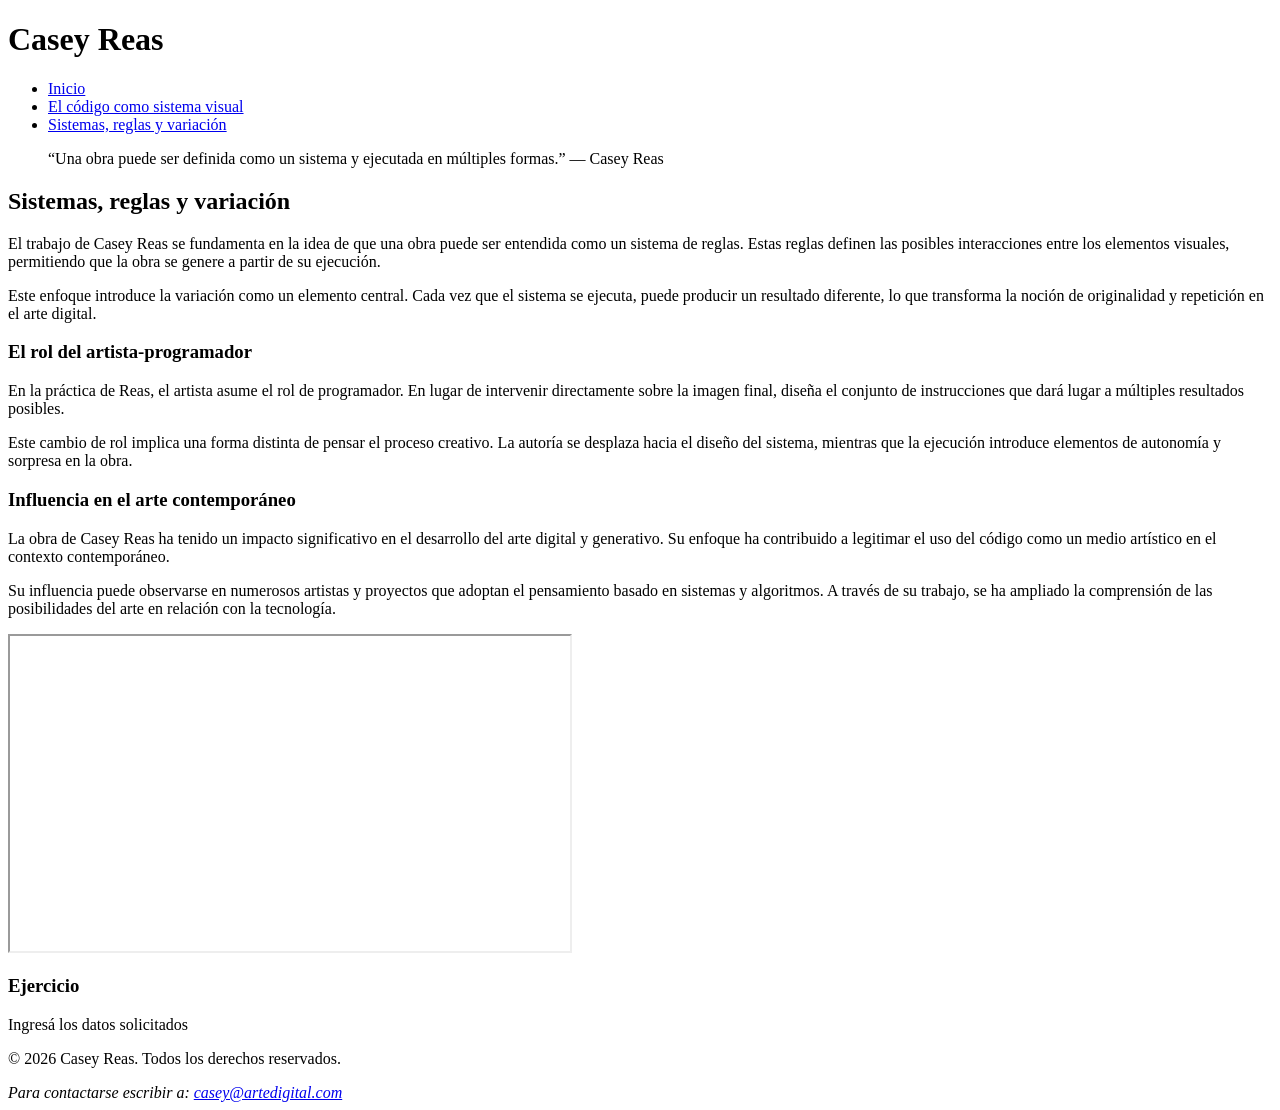
==== sistema.html @ aa819c11 "Estructura HTML" ====
<!DOCTYPE html>
<html lang="es">

<head>
    <meta charset="UTF-8">

    <!-- Hoja de estilos -->
    <link rel="stylesheet" href="css/estilos.css">

    <title>Casey Reas | Sistemas, reglas y variación</title>

</head>

<body>

    <!-- Encabezado del sitio -->
    <header>

        <h1>Casey Reas</h1>

        <!-- Menú de navegación -->
        <nav>
            <ul>
                <li><a href="index.html">Inicio</a></li>
                <li><a href="visual.html">El código como sistema visual</a></li>
                <li><a href="sistema.html">Sistemas, reglas y variación</a></li>
            </ul>
        </nav>

    </header>

    <!-- Contenido principal -->
    <main>

        <!-- Contenedor principal -->
        <div class="contenedor">

            <!-- Introducción -->
            <section>

                <blockquote>
                    “Una obra puede ser definida como un sistema y ejecutada en múltiples formas.”
                    — Casey Reas
                </blockquote>

                <h2>Sistemas, reglas y variación</h2>

                <p>
                    El trabajo de Casey Reas se fundamenta en la idea de que una obra puede ser entendida como un
                    sistema de reglas. Estas reglas definen las posibles interacciones entre los elementos visuales,
                    permitiendo que la obra se genere a partir de su ejecución.
                </p>

                <p>
                    Este enfoque introduce la variación como un elemento central. Cada vez que el sistema se ejecuta,
                    puede producir un resultado diferente, lo que transforma la noción de originalidad y repetición en
                    el arte digital.
                </p>

            </section>

            <!-- El rol del artista -->
            <section>

                <h3>El rol del artista-programador</h3>

                <p>
                    En la práctica de Reas, el artista asume el rol de programador. En lugar de intervenir directamente
                    sobre la imagen final, diseña el conjunto de instrucciones que dará lugar a múltiples resultados
                    posibles.
                </p>

                <p>
                    Este cambio de rol implica una forma distinta de pensar el proceso creativo. La autoría se desplaza
                    hacia el diseño del sistema, mientras que la ejecución introduce elementos de autonomía y sorpresa
                    en la obra.
                </p>

            </section>

            <!-- Influencia -->
            <section>

                <h3>Influencia en el arte contemporáneo</h3>

                <p>
                    La obra de Casey Reas ha tenido un impacto significativo en el desarrollo del arte digital y
                    generativo. Su enfoque ha contribuido a legitimar el uso del código como un medio artístico en el
                    contexto contemporáneo.
                </p>

                <p>
                    Su influencia puede observarse en numerosos artistas y proyectos que adoptan el pensamiento basado
                    en sistemas y algoritmos. A través de su trabajo, se ha ampliado la comprensión de las
                    posibilidades del arte en relación con la tecnología.
                </p>

            </section>

            <!-- Video sobre Casey Reas-->
            <section>


                <iframe
                    width="560"
                    height="315"
                    src="https://www.youtube.com/embed/_8DMEHxOLQE?si=dzJq0_Yg96I2Rupi"
                    title="Video sobre Casey Reas"
                    allowfullscreen>
                </iframe>

            </section>


            <!-- Resolución del ejercicio -->
            <section>

                <h3>Ejercicio</h3>

                <p>
                    Ingresá los datos solicitados
                </p>

        

            </section>

        </div>

    </main>

    <!-- Pie de página -->
    <footer>

        <p>© 2026 Casey Reas. Todos los derechos reservados.</p>

        <address>
            Para contactarse escribir a:
            <a href="mailto:casey@artedigital.com">
                casey@artedigital.com
            </a>
        </address>

    </footer>

   

</body>

</html>
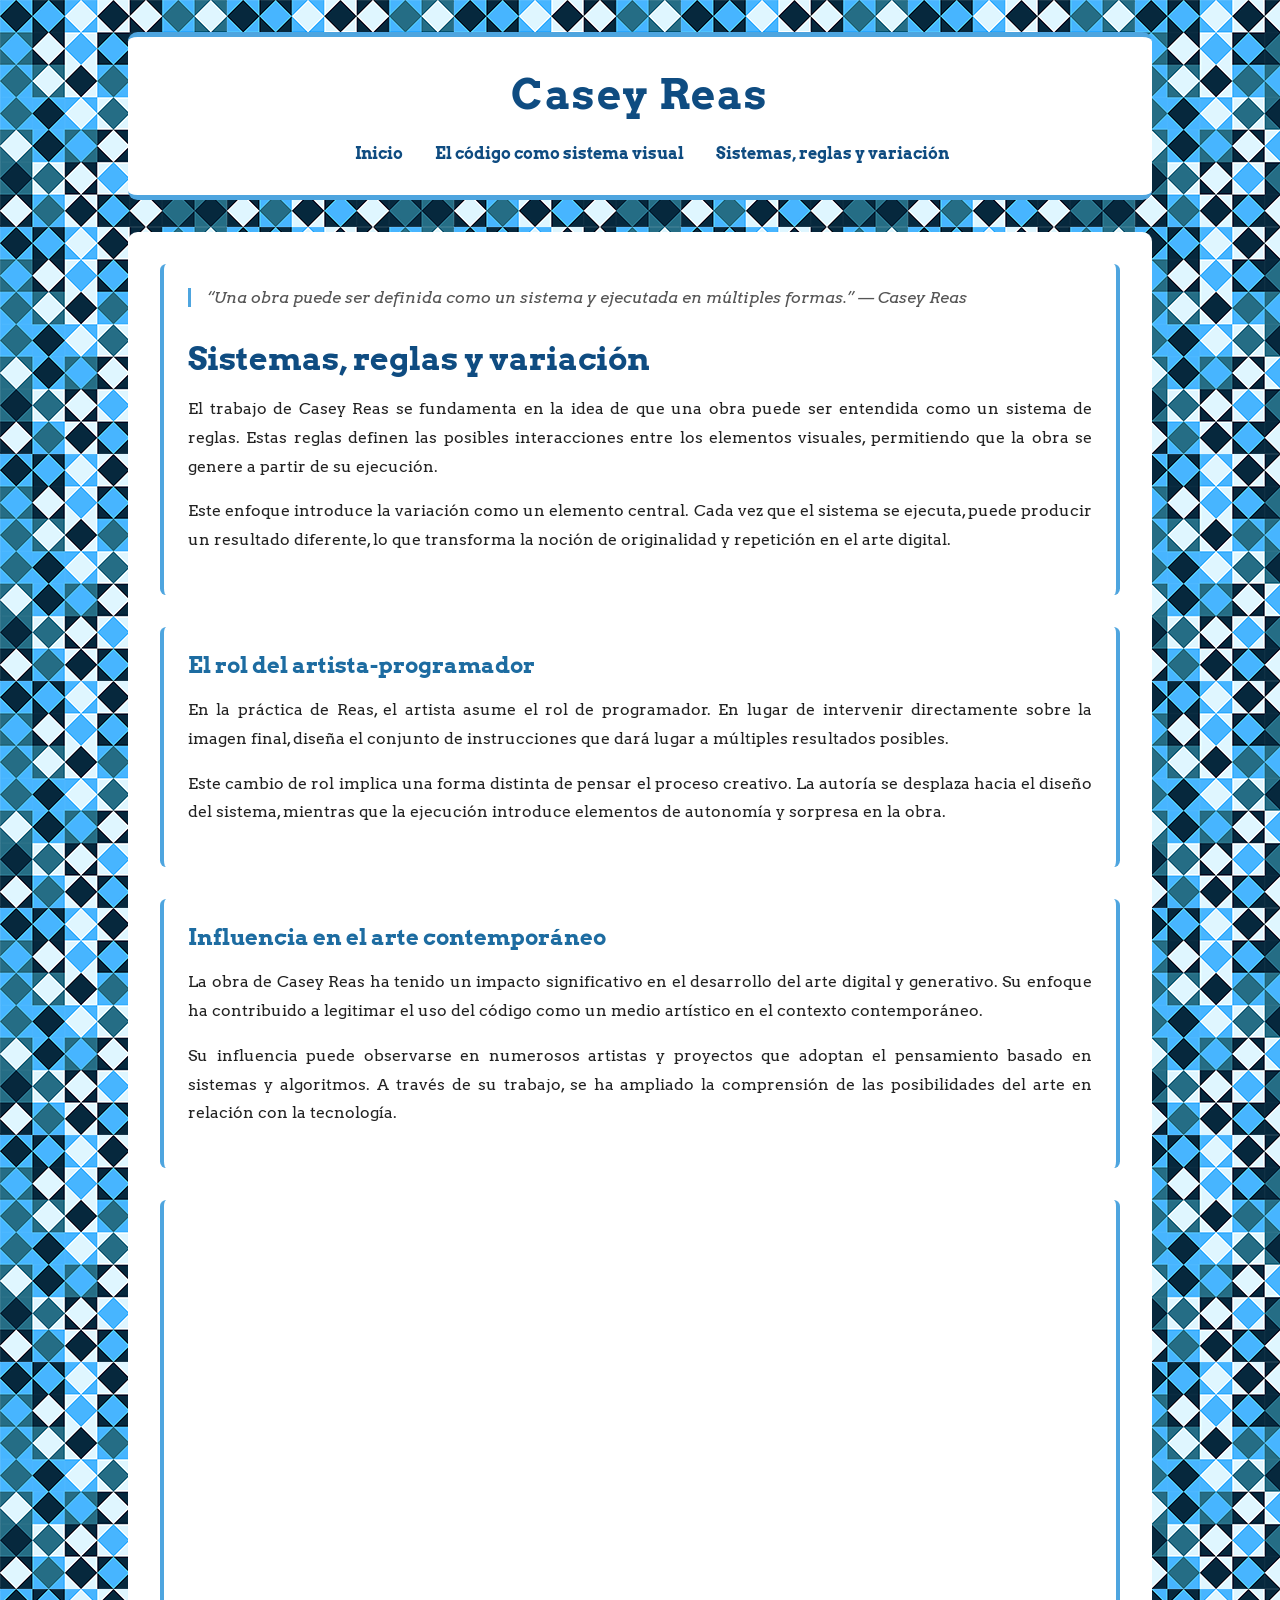
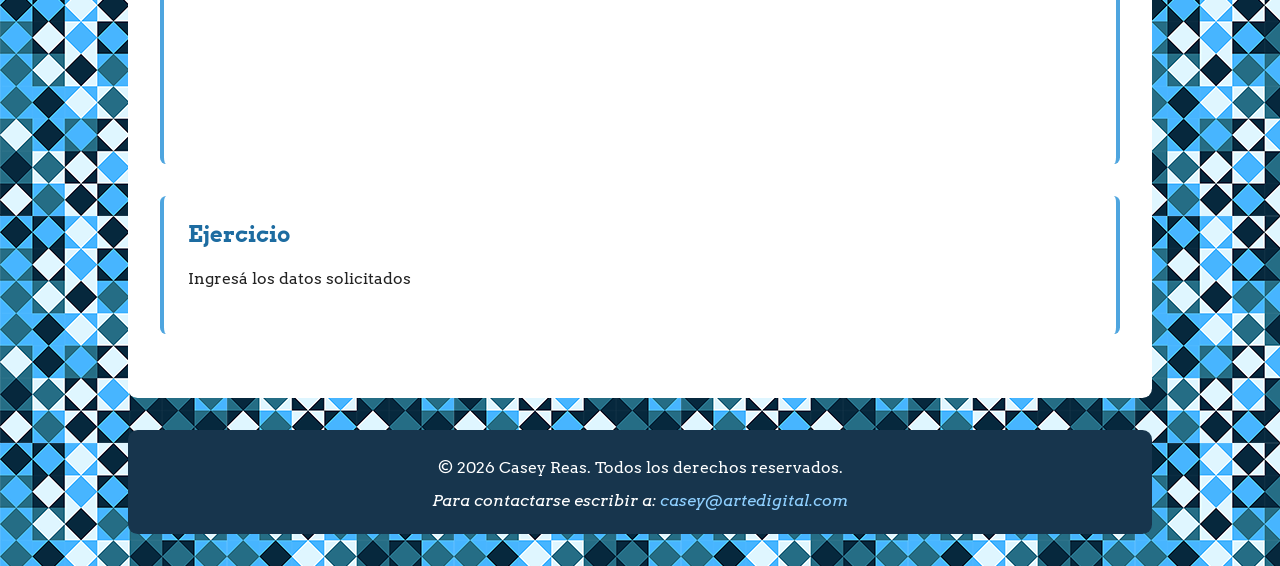
==== commit 8b78c50f: "Incorporación de estilos CSS" ====
--- a/sistema.html
+++ b/sistema.html
@@ -6,6 +6,11 @@
 
     <!-- Hoja de estilos -->
     <link rel="stylesheet" href="css/estilos.css">
+     
+     <!-- Google Fonts -->
+     <link rel="preconnect" href="https://fonts.googleapis.com">
+     <link rel="preconnect" href="https://fonts.gstatic.com" crossorigin>
+     <link href="https://fonts.googleapis.com/css2?family=Arvo:ital,wght@0,400;0,700;1,400;1,700&display=swap" rel="stylesheet">
 
     <title>Casey Reas | Sistemas, reglas y variación</title>
 
--- a/css/estilos.css
+++ b/css/estilos.css
@@ -0,0 +1,357 @@
+/* ===================== */
+/* Global */
+/* ===================== */
+
+*{
+    margin: 0;
+    padding: 0;
+    box-sizing: border-box;
+}
+
+/* ===================== */
+/* Documento */
+/* ===================== */
+
+body{
+
+    background-image: url("../img/fondo.png");
+    font-family: 'Arvo', sans-serif;
+    color: #222;
+
+}
+
+/* ===================== */
+/* Contenido principal */
+/* ===================== */
+
+main{
+
+    display: flex;
+    justify-content: center;
+
+}
+
+.contenedor{
+
+    width: 80%;
+    max-width: 65rem;
+    margin: 2rem;
+    padding: 2rem;
+    background: rgb(255,255,255);
+    border-radius: 0.6rem;
+
+}
+
+/* ===================== */
+/* Encabezado */
+/* ===================== */
+
+header{
+
+    width: 80%;
+    max-width: 65rem;
+    margin: 2rem auto 0 auto;
+    padding: 2rem;
+    background: rgb(255,255,255);
+    border-radius: 0.6rem;
+    border-top: 0.35rem solid #4ea5df;
+    border-bottom: 0.35rem solid #4ea5df;
+
+}
+
+header h1{
+
+    text-align: center;
+    font-size: 2.6rem;
+    color: #0f4c81;
+    margin-bottom: 1.5rem;
+    letter-spacing: 0.1rem;
+
+}
+
+/* ===================== */
+/* Navegación */
+/* ===================== */
+
+nav ul{
+
+    display: flex;
+    justify-content: center;
+    list-style: none;
+
+}
+
+nav li{
+
+    margin: 0 1rem;
+
+}
+
+nav a{
+
+    text-decoration: none;
+    color: #0f4c81;
+    font-weight: bold;
+    padding-bottom: .3rem;
+    transition: .3s;
+
+}
+
+nav a:hover{
+
+    color: #3ea5f3;
+    border-bottom: .15rem solid #3ea5f3;
+
+}
+
+/* ===================== */
+/* Secciones */
+/* ===================== */
+
+section{
+
+    background: white;
+
+    border-left: .25rem solid #4ea5df;
+    border-right: .25rem solid #4ea5df;
+    border-radius: 0.4rem;
+    padding: 1.5rem;
+    margin-bottom: 2rem;
+
+}
+
+/* ===================== */
+/* Títulos */
+/* ===================== */
+
+h2{
+
+    color: #0f4c81;
+    margin-bottom: 1rem;
+    font-size: 2rem;
+
+}
+
+h3{
+
+    color: #1d6ca1;
+    margin-bottom: 1rem;
+    font-size: 1.4rem;
+
+}
+
+/* ===================== */
+/* Cita */
+/* ===================== */
+
+blockquote{
+
+    border-left: .2rem solid #4ea5df;
+    padding-left: 1rem;
+    margin-bottom: 2rem;
+    font-style: italic;
+    color: #555;
+
+}
+
+/* ===================== */
+/* Texto */
+/* ===================== */
+
+p{
+
+    line-height: 1.8;
+    margin-bottom: 1rem;
+    text-align: justify;
+
+}
+
+/* ===================== */
+/* Layout de tres columnas */
+/* ===================== */
+
+.columnas{
+
+    display: flex;
+    justify-content: space-between;
+
+}
+
+.columnas article{
+
+    width: 31%;
+    padding: 1.2rem;
+    border: .06rem solid #d8d8d8;
+    border-radius: .4rem;
+
+}
+
+/* ===================== */
+/* Layout de dos columnas */
+/* ===================== */
+
+.columnas-2{
+
+    display: flex;
+    justify-content: space-between;
+
+}
+
+.columnas-2 article{
+
+    padding: 1.2rem;
+    border: .06rem solid #d8d8d8;
+    border-radius: .4rem;
+
+}
+
+.columnas-2 article:first-child{
+
+    width: 68%;
+
+}
+
+.columnas-2 article:last-child{
+
+    width: 28%;
+    display: flex;
+    flex-wrap: wrap;
+    justify-content: space-between;
+
+}
+
+/* ===================== */
+/* Imágenes */
+/* ===================== */
+
+img{
+
+    width: 32%;
+    margin-left: 0.5rem;
+    border-radius: 1rem;
+
+}
+
+/* fotoReas */
+
+#fotoReas{
+
+    width: 55%;
+    margin: 1rem auto;
+    cursor: pointer;
+    transition: 0.3s;
+    display: flex;
+    
+   
+}
+
+#fotoReas:hover{
+
+    transform: scale(1.05);  /* //// Aumenta ligeramente el tamaño de la foto al pasar el cursor */
+
+}
+
+
+
+/* ===================== */
+/* Listas */
+/* ===================== */
+
+ul{
+
+    margin-left: 1.5rem;
+
+}
+
+li{
+
+    margin-bottom: 0.5rem;
+
+}
+
+/* ===================== */
+/* Botón */
+/* ===================== */
+
+button{
+
+    padding: .8rem 1.5rem;
+    background: #0f4c81;
+    color: white;
+    border: none;
+    border-radius: .4rem;
+    cursor: pointer;
+    transition: .3s;
+    margin-bottom: 1.5rem;
+
+}
+
+button:hover{
+
+    background: #3182bd;
+
+}
+
+/* ===================== */
+/* Video */
+/* ===================== */
+
+iframe{
+
+    width: 100%;
+    height: 32rem;
+    border: none;
+    border-radius: .4rem;
+
+}
+
+/* ===================== */
+/* Dato curioso */
+/* ===================== */
+
+#datoCurioso{
+
+    margin-top: 1rem;
+    text-align: center;
+    font-style: italic;
+    font-size: 1.2rem;
+    color: #0f4c81;
+
+}
+
+/* ===================== */
+/* Pie de página */
+/* ===================== */
+
+footer{
+
+    width: 80%;
+    max-width: 65rem;
+    margin: 0 auto 2rem auto;
+    padding: 1.5rem;
+    background: #17354d;
+    color: white;
+    text-align: center;
+    border-radius: .6rem;
+
+}
+
+footer p{
+
+    margin-bottom: .5rem;
+    text-align: center;
+
+}
+
+footer a{
+
+    color: #8fd0ff;
+    text-decoration: none;
+
+}
+
+footer a:hover{
+
+    text-decoration: underline;
+
+}
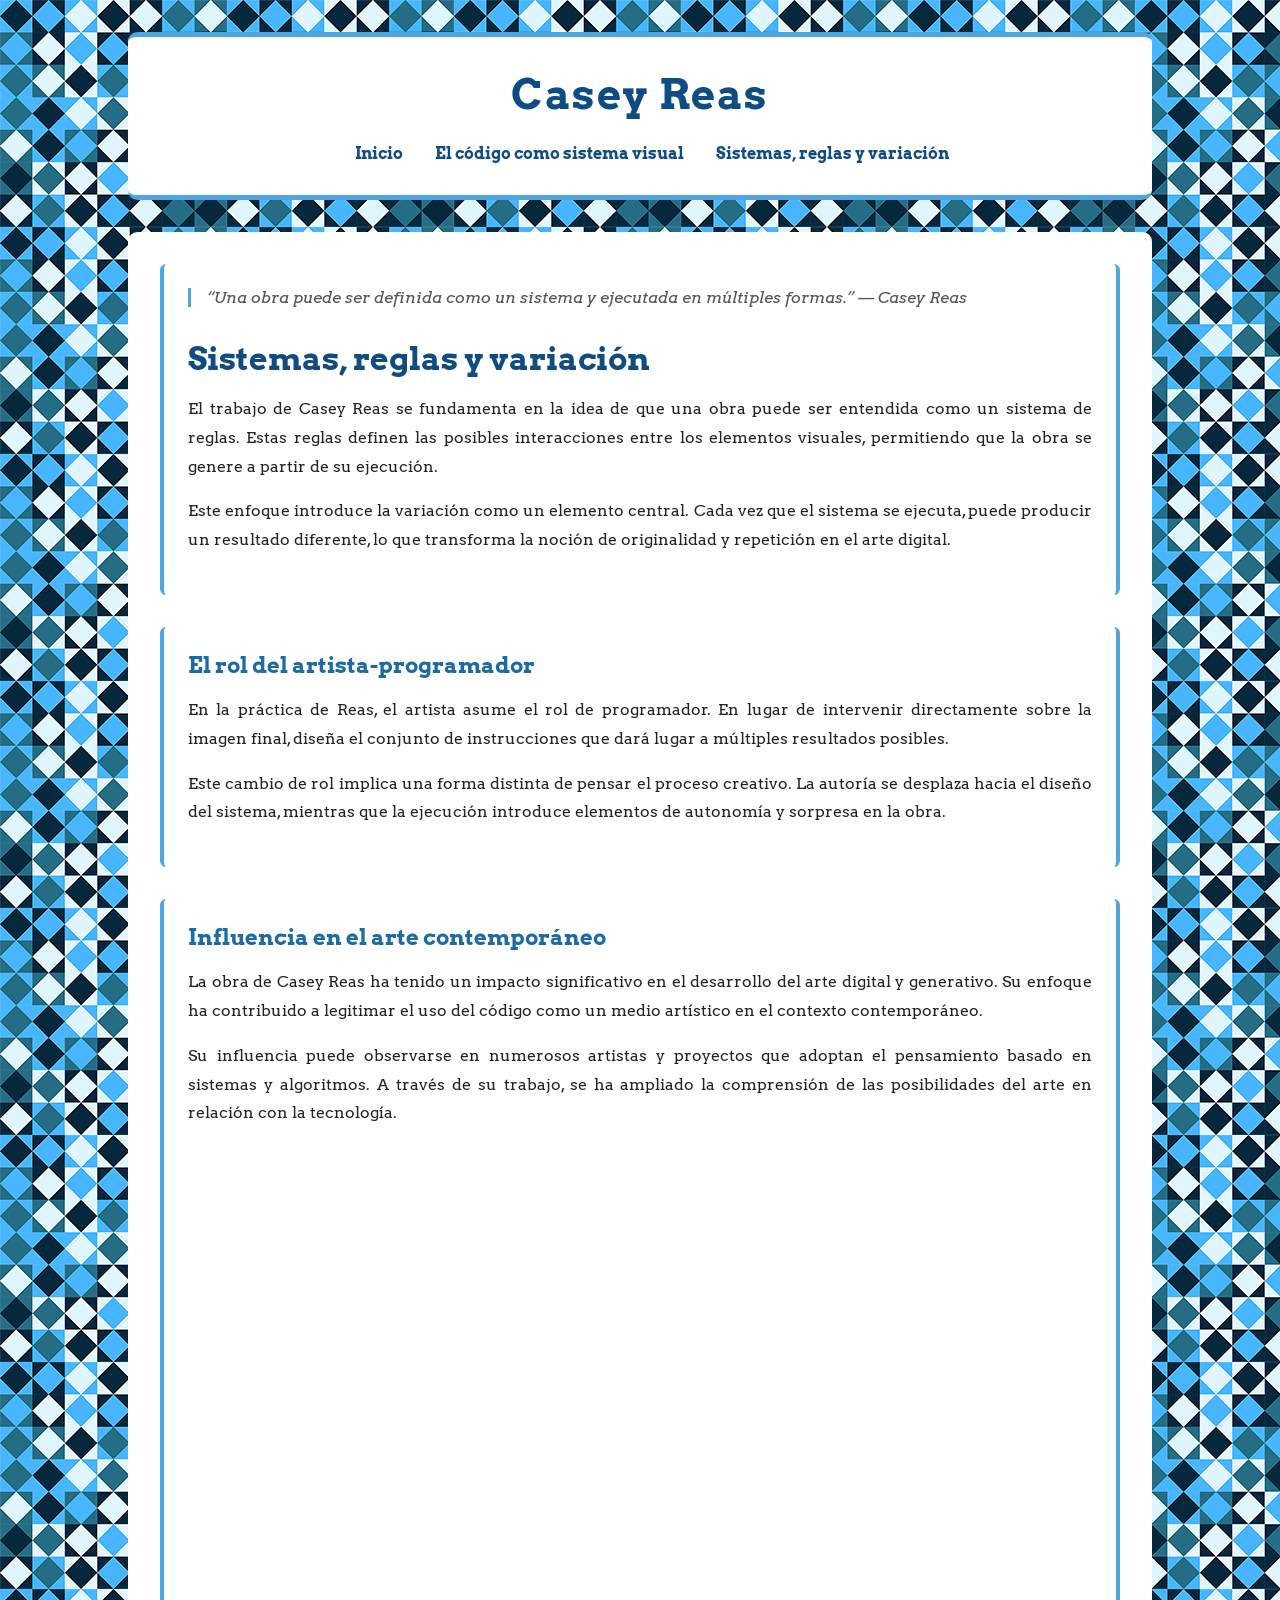
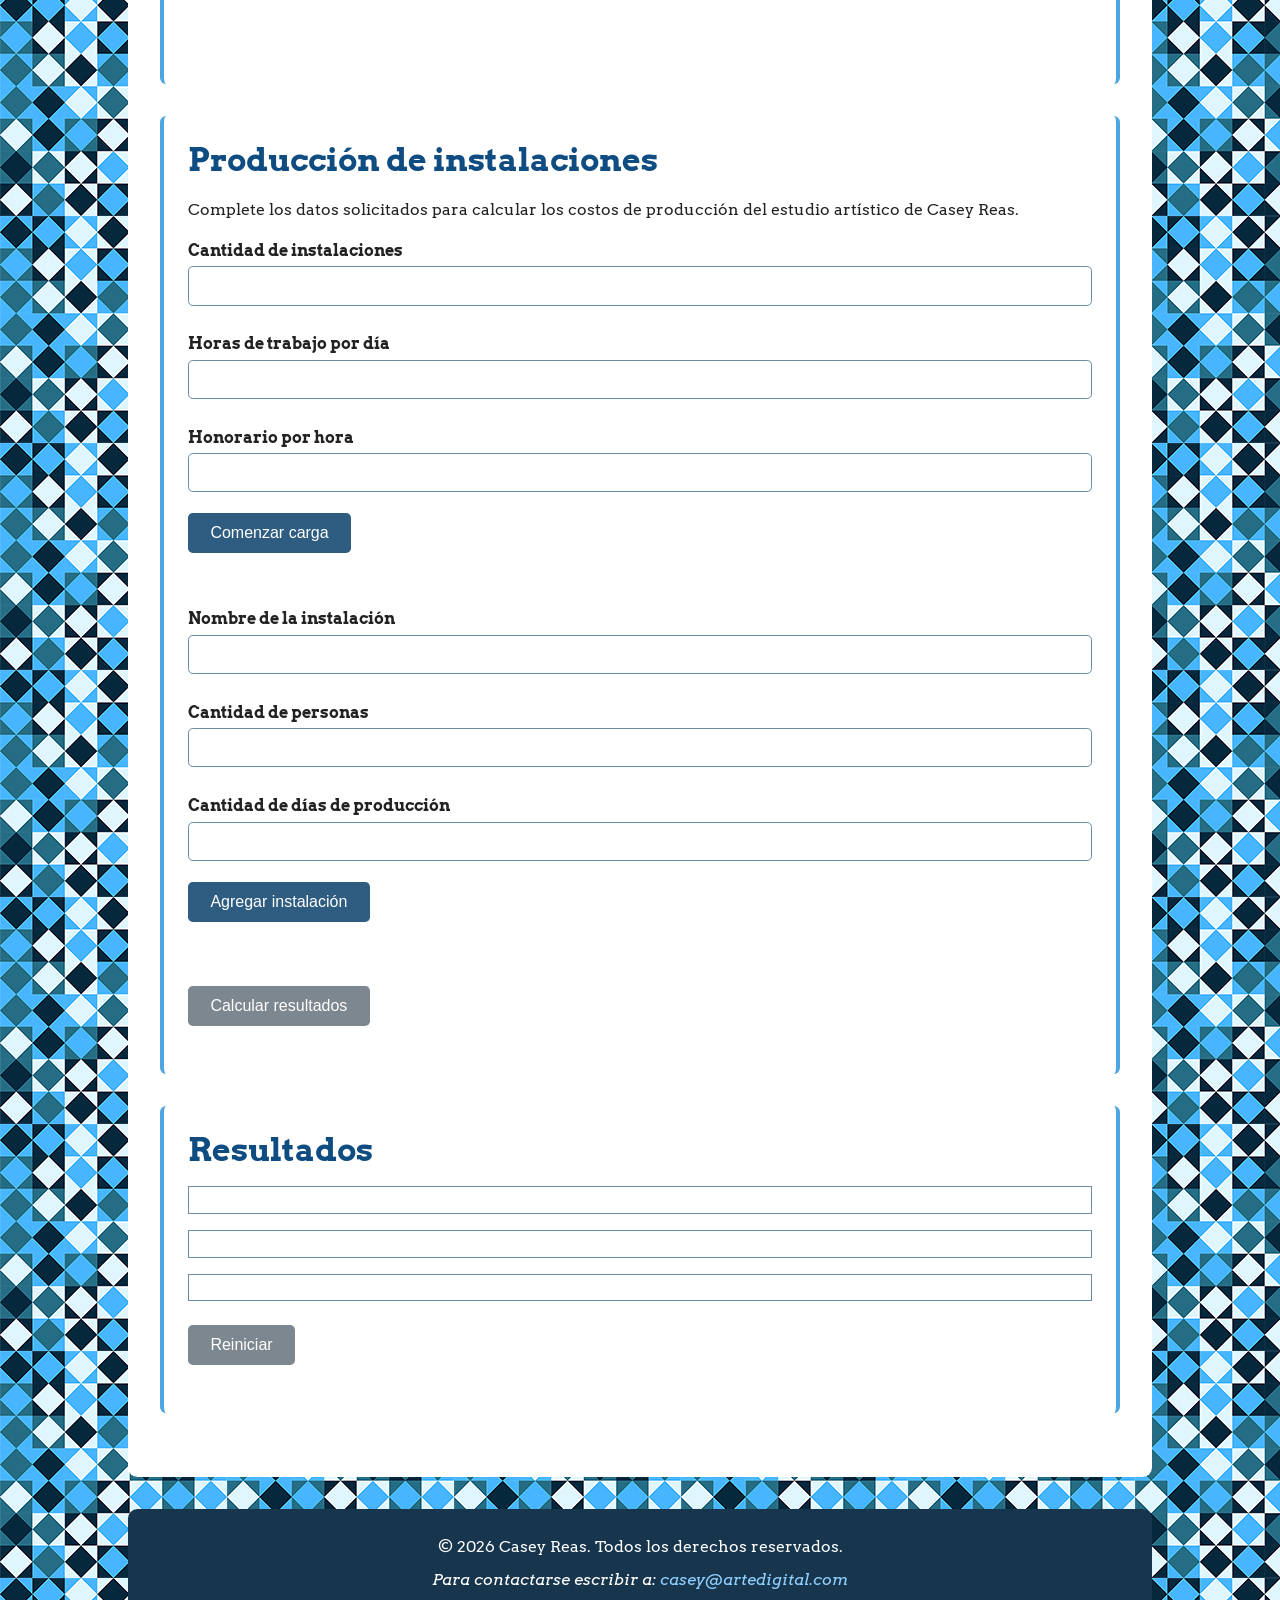
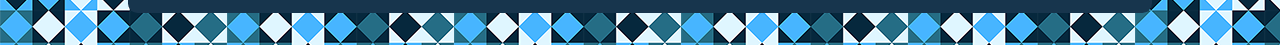
==== commit 1320527a: "Galeria JS" ====
--- a/sistema.html
+++ b/sistema.html
@@ -100,12 +100,9 @@
                     posibilidades del arte en relación con la tecnología.
                 </p>
 
-            </section>
 
             <!-- Video sobre Casey Reas-->
-            <section>
-
-
+            
                 <iframe
                     width="560"
                     height="315"
@@ -118,19 +115,140 @@
 
 
             <!-- Resolución del ejercicio -->
-            <section>
-
-                <h3>Ejercicio</h3>
-
-                <p>
-                    Ingresá los datos solicitados
-                </p>
-
-        
-
-            </section>
-
-        </div>
+            <!-- ====================================================== -->
+            <!-- Ejercicio -->
+            <!-- ====================================================== -->
+        <section>
+
+                <h2>Producción de instalaciones</h2>
+
+                    <p>
+                        Complete los datos solicitados para calcular los costos de producción
+                        del estudio artístico de Casey Reas.
+                    </p>
+
+                            <!-- ========================== -->
+            <!-- Formulario de datos generales -->
+            <!-- ========================== -->
+            <form id="formGeneral">
+
+                <label for="cantidadInstalaciones">
+                    Cantidad de instalaciones
+                </label>
+
+                <input
+                    type="number"
+                    id="cantidadInstalaciones"
+                    min="1">
+
+                <label for="horasDia">
+                    Horas de trabajo por día
+                </label>
+
+                <input
+                    type="number"
+                    id="horasDia"
+                    min="1">
+
+                <label for="valorHora">
+                    Honorario por hora
+                </label>
+
+                <input
+                    type="number"
+                    id="valorHora"
+                    min="1">
+
+                <button
+                    type="button"
+                    id="btnComenzar">
+
+                    Comenzar carga
+
+                </button>
+
+            </form>
+
+                    <!-- ========================== -->
+                    <!-- Formulario de instalaciones -->
+                    <!-- ========================== -->
+                    <form id="formInstalacion">
+
+                        <label for="nombreInstalacion">
+                            Nombre de la instalación
+                        </label>
+
+                        <input
+                            type="text"
+                            id="nombreInstalacion">
+
+                        <label for="cantidadPersonas">
+                            Cantidad de personas
+                        </label>
+
+                        <input
+                            type="number"
+                            id="cantidadPersonas"
+                            min="1">
+
+                        <label for="cantidadDias">
+                            Cantidad de días de producción
+                        </label>
+
+                        <input
+                            type="number"
+                            id="cantidadDias"
+                            min="1">
+
+                        <button
+                            type="button"
+                            id="btnAgregar">
+
+                            Agregar instalación
+
+                        </button>
+
+                    </form>
+
+                    <!-- ========================== -->
+                    <!-- Botón para calcular -->
+                    <!-- ========================== -->
+                    <button
+                        type="button"
+                        id="btnCalcular"
+                        disabled>
+
+                        Calcular resultados
+
+                    </button>
+
+        </section>
+
+                <!-- ====================================================== -->
+                <!-- Resultados -->
+                <!-- ====================================================== -->
+        <section>
+
+                    <h2>Resultados</h2>
+
+                    <p id="resultado1"></p>
+
+                    <p id="resultado2"></p>
+
+                    <p id="resultado3"></p>
+
+                    <button
+                        type="button"
+                        id="btnReiniciar"
+                        disabled>
+
+                        Reiniciar
+
+                    </button>
+
+        </section>
+
+    </div>
 
     </main>
 
--- a/css/estilos.css
+++ b/css/estilos.css
@@ -319,6 +319,80 @@
 
 }
 
+
+/* -------------------- */
+/* FORMULARIOS */
+/* -------------------- */
+
+form{
+
+    margin-bottom: 2rem;
+
+}
+
+label{
+
+    display: block;
+    font-weight: bold;
+    margin-bottom: 0.4rem;
+    margin-top: 1rem;
+
+}
+
+input{
+
+    width: 100%;
+    padding: 0.6rem;
+    margin-bottom: 0.8rem;
+    border: 0.1rem solid #6a8ca5;
+    border-radius: 0.3rem;
+    background-color: rgb(255,255,255);
+    font-size: 1rem;
+    box-sizing: border-box;
+
+}
+
+button{
+
+    padding: 0.7rem 1.4rem;
+    margin-top: 0.5rem;
+    border: none;
+    border-radius: 0.3rem;
+    background-color: #2f5d82;
+    color: white;
+    font-size: 1rem;
+    cursor: pointer;
+
+}
+
+button:hover{
+
+    background-color: #45779f;
+
+}
+
+button:disabled{
+
+    background-color: #7d8790;
+    cursor: default;
+
+}
+
+/* -------------------- */
+/* RESULTADOS */
+/* -------------------- */
+
+#resultado1,
+#resultado2,
+#resultado3{
+
+    margin-top: 1rem;
+    padding: 0.8rem;
+    border: 0.1rem solid #6a8ca5;
+    background-color: rgba(255,255,255,0.08);
+
+}
+
 /* ===================== */
 /* Pie de página */
 /* ===================== */
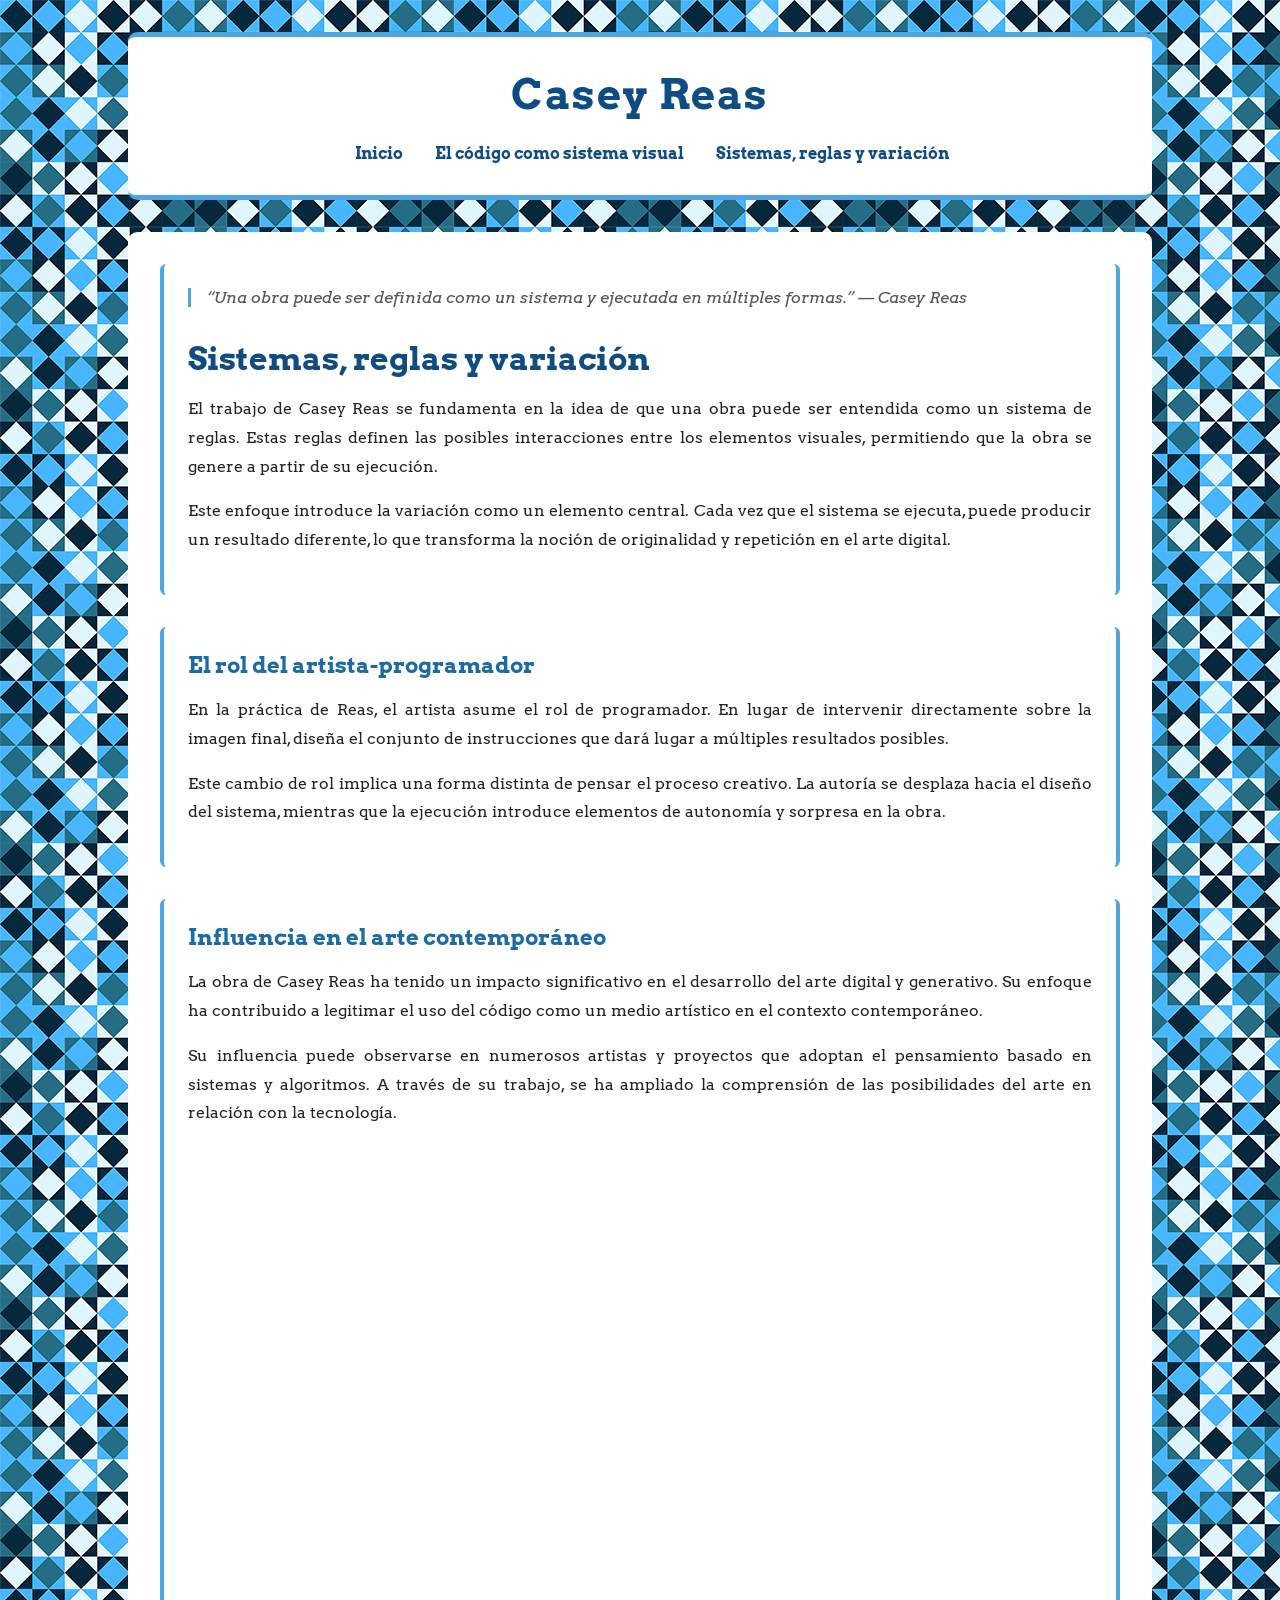
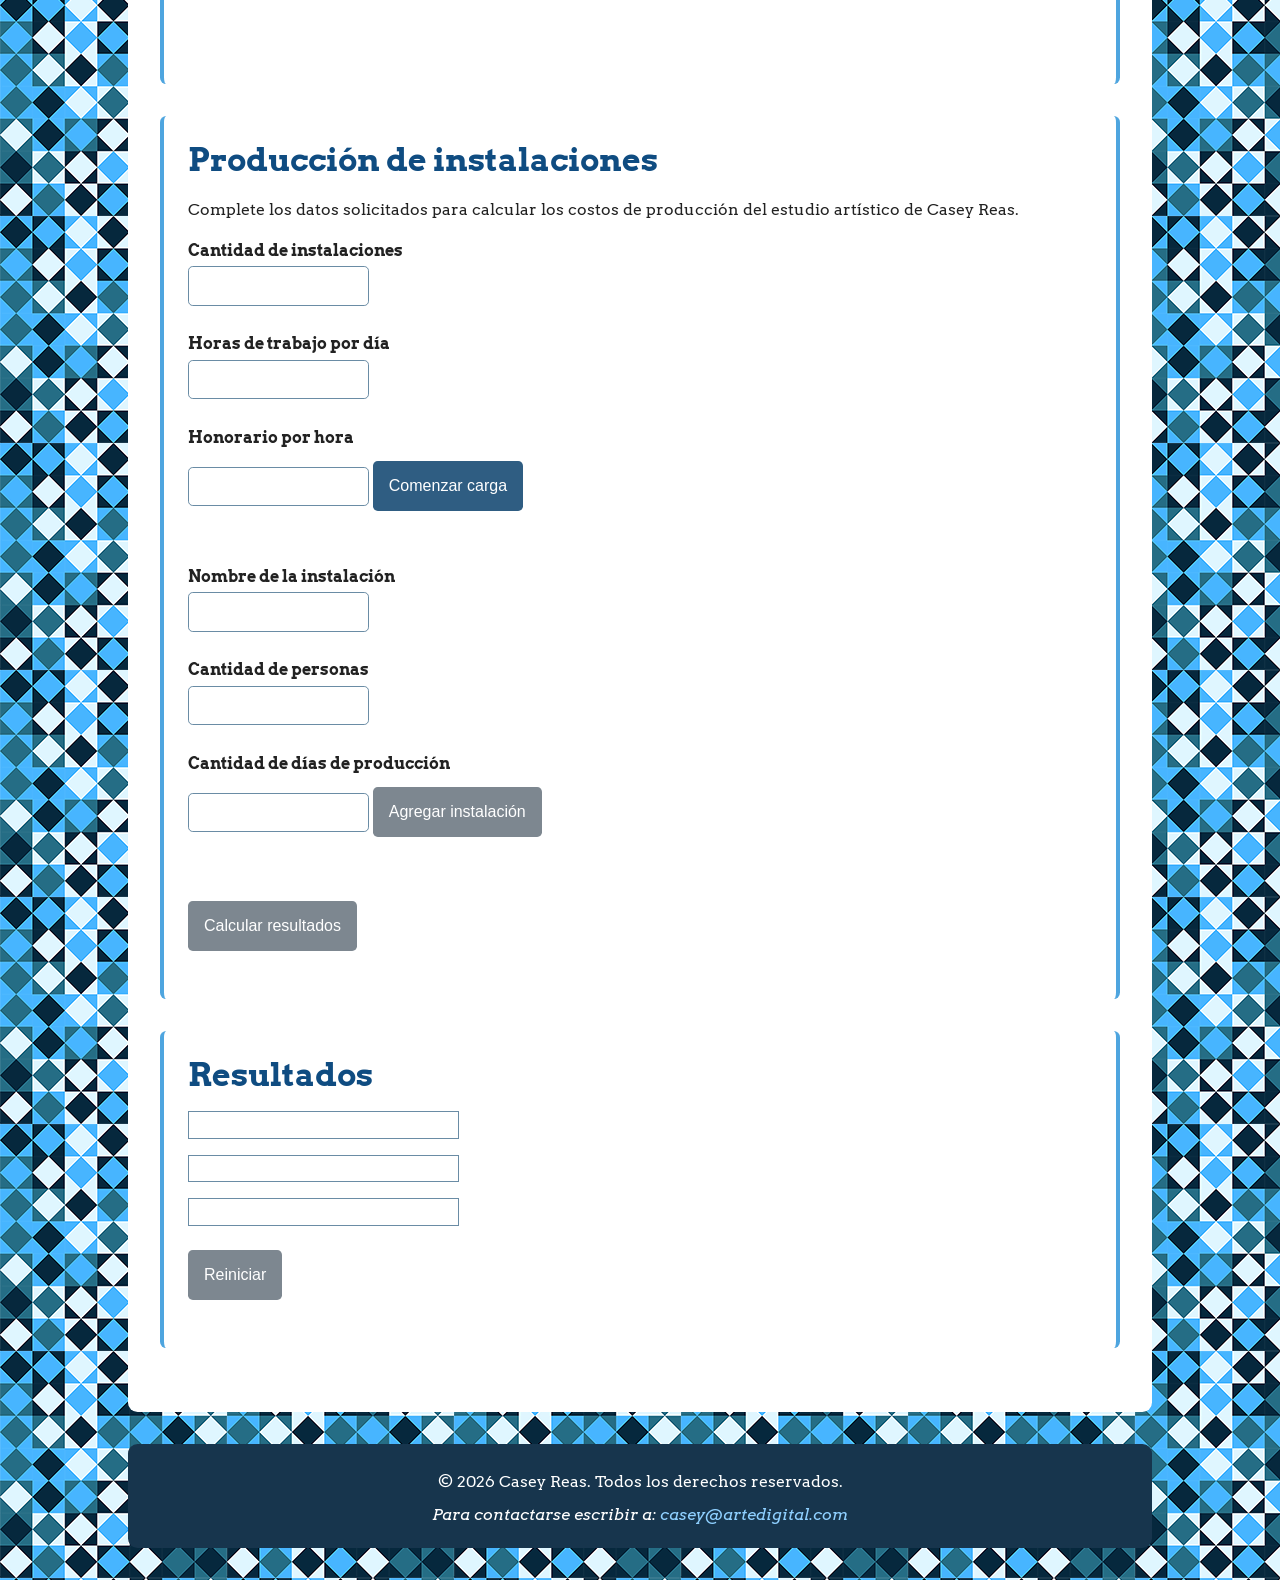
==== commit b76e0898: "Ejercicio instalaciones JS" ====
--- a/sistema.html
+++ b/sistema.html
@@ -202,12 +202,12 @@
 
                         <button
                             type="button"
-                            id="btnAgregar">
+                            id="btnAgregar"
+                            disabled>
 
                             Agregar instalación
 
                         </button>
-
                     </form>
 
                     <!-- ========================== -->
@@ -266,7 +266,7 @@
 
     </footer>
 
-   
+   <script src="js/ejercicio.js"></script>
 
 </body>
 
--- a/css/estilos.css
+++ b/css/estilos.css
@@ -37,7 +37,7 @@
     max-width: 65rem;
     margin: 2rem;
     padding: 2rem;
-    background: rgb(255,255,255);
+    background: rgb(255, 255, 255);
     border-radius: 0.6rem;
 
 }
@@ -341,7 +341,7 @@
 
 input{
 
-    width: 100%;
+    width: 20%;
     padding: 0.6rem;
     margin-bottom: 0.8rem;
     border: 0.1rem solid #6a8ca5;
@@ -354,7 +354,7 @@
 
 button{
 
-    padding: 0.7rem 1.4rem;
+    padding: 1rem;
     margin-top: 0.5rem;
     border: none;
     border-radius: 0.3rem;
@@ -385,11 +385,12 @@
 #resultado1,
 #resultado2,
 #resultado3{
-
+    
+    width: 30%;
     margin-top: 1rem;
     padding: 0.8rem;
     border: 0.1rem solid #6a8ca5;
-    background-color: rgba(255,255,255,0.08);
+    background-color: rgb(255,255,255);
 
 }
 
